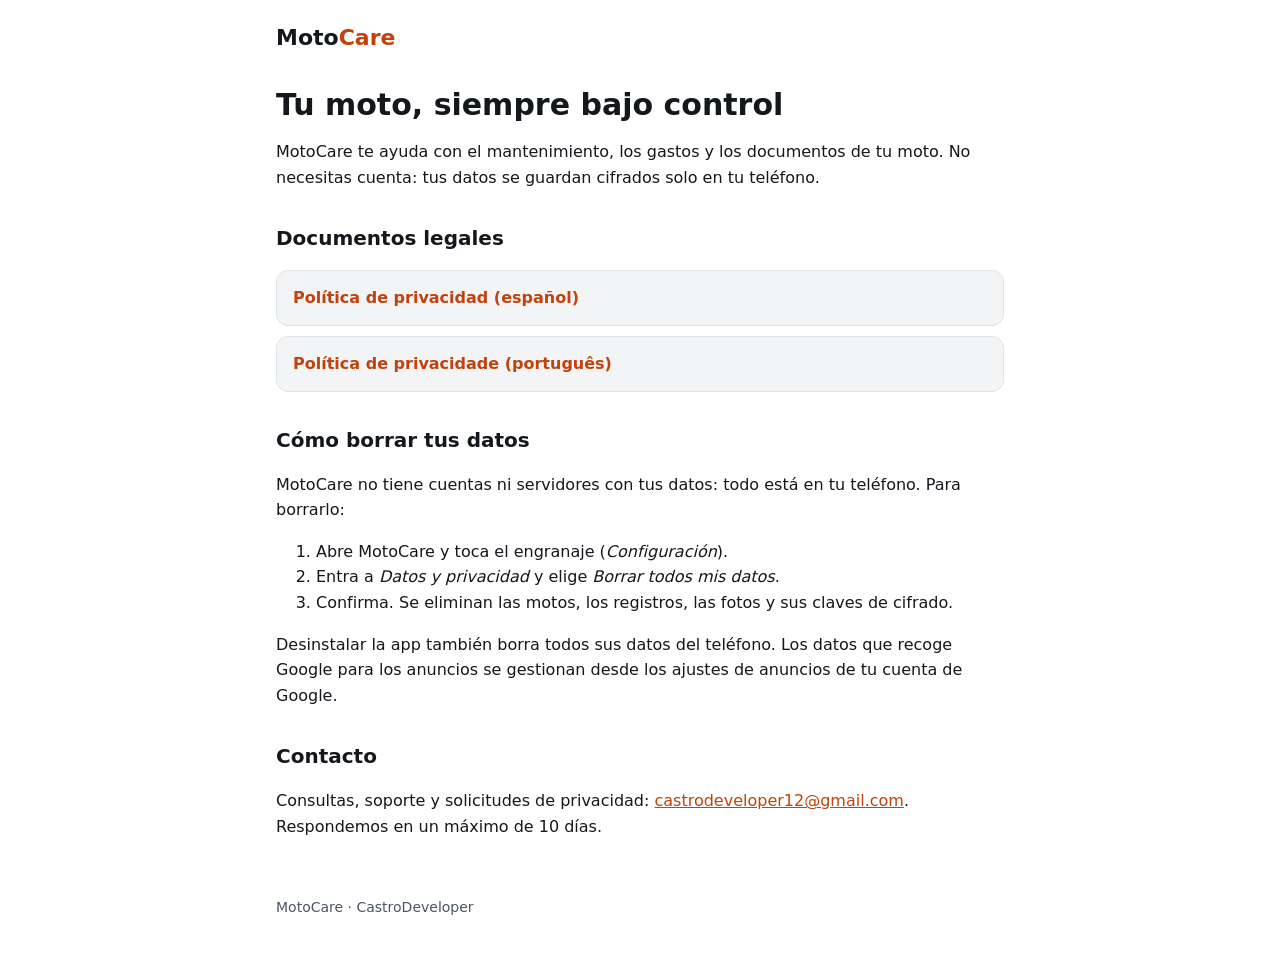
==== index.html @ d0c4e3cc "Política de privacidad y páginas públicas de MotoCare" ====
<!doctype html>
<html lang="es">
<head>
<meta charset="utf-8">
<meta name="viewport" content="width=device-width, initial-scale=1">
<title>MotoCare</title>
<meta name="description" content="MotoCare: mantenimiento, gastos y documentos de tu moto, sin cuenta y con tus datos solo en tu teléfono.">
<link rel="stylesheet" href="estilo.css">
</head>
<body>
<header class="cabecera">
  <a class="marca" href="./"><span>Moto</span><b>Care</b></a>
</header>
<main>
<h1>Tu moto, siempre bajo control</h1>
<p>MotoCare te ayuda con el mantenimiento, los gastos y los documentos de tu moto. No necesitas cuenta: tus datos se guardan cifrados solo en tu teléfono.</p>

<h2>Documentos legales</h2>
<ul class="enlaces">
  <li><a href="privacidad.html">Política de privacidad (español)</a></li>
  <li><a href="privacidade.html" lang="pt-BR">Política de privacidade (português)</a></li>
</ul>

<h2 id="borrar-datos">Cómo borrar tus datos</h2>
<p>MotoCare no tiene cuentas ni servidores con tus datos: todo está en tu teléfono. Para borrarlo:</p>
<ol>
  <li>Abre MotoCare y toca el engranaje (<em>Configuración</em>).</li>
  <li>Entra a <em>Datos y privacidad</em> y elige <em>Borrar todos mis datos</em>.</li>
  <li>Confirma. Se eliminan las motos, los registros, las fotos y sus claves de cifrado.</li>
</ol>
<p>Desinstalar la app también borra todos sus datos del teléfono. Los datos que recoge Google para los anuncios se gestionan desde los ajustes de anuncios de tu cuenta de Google.</p>

<h2>Contacto</h2>
<p>Consultas, soporte y solicitudes de privacidad: <a href="mailto:castrodeveloper12@gmail.com">castrodeveloper12@gmail.com</a>. Respondemos en un máximo de 10 días.</p>
</main>
<footer class="pie">MotoCare · CastroDeveloper</footer>
</body>
</html>
---- estilo.css ----
:root {
  --fondo: #ffffff;
  --superficie: #f3f4f6;
  --texto: #14171c;
  --suave: #4b5563;
  --borde: #dfe2e7;
  --primario: #c2410c;
  color-scheme: light dark;
}
@media (prefers-color-scheme: dark) {
  :root {
    --fondo: #101318;
    --superficie: #1a1f27;
    --texto: #eef0f3;
    --suave: #a9b1bd;
    --borde: #2b3341;
    --primario: #ff7838;
  }
}
* { box-sizing: border-box; }
body {
  margin: 0;
  background: var(--fondo);
  color: var(--texto);
  font: 16px/1.6 system-ui, -apple-system, "Segoe UI", Roboto, sans-serif;
}
a { color: var(--primario); }
.cabecera, main, .pie { max-width: 760px; margin: 0 auto; padding: 0 16px; }
.cabecera {
  display: flex; justify-content: space-between; align-items: center;
  padding-top: 20px; padding-bottom: 8px;
}
.marca { font-weight: 800; font-size: 22px; text-decoration: none; color: var(--texto); }
.marca b { color: var(--primario); }
h1 { font-size: 30px; line-height: 1.2; margin: 24px 0 4px; }
h2 { font-size: 20px; margin: 32px 0 8px; }
.meta { color: var(--suave); margin-top: 0; }
.resumen {
  background: var(--superficie); border: 1px solid var(--borde);
  border-radius: 16px; padding: 4px 20px 8px; margin: 24px 0;
}
.resumen h2 { margin-top: 16px; }
.tabla { overflow-x: auto; }
table { border-collapse: collapse; width: 100%; font-size: 14px; }
th, td { text-align: left; padding: 8px; border-bottom: 1px solid var(--borde); vertical-align: top; }
th { color: var(--suave); font-weight: 600; }
.enlaces { list-style: none; padding: 0; }
.enlaces li { margin: 10px 0; }
.enlaces a {
  display: block; padding: 14px 16px; border: 1px solid var(--borde);
  border-radius: 12px; background: var(--superficie); text-decoration: none; font-weight: 600;
}
.pie { color: var(--suave); font-size: 14px; padding-top: 40px; padding-bottom: 40px; }
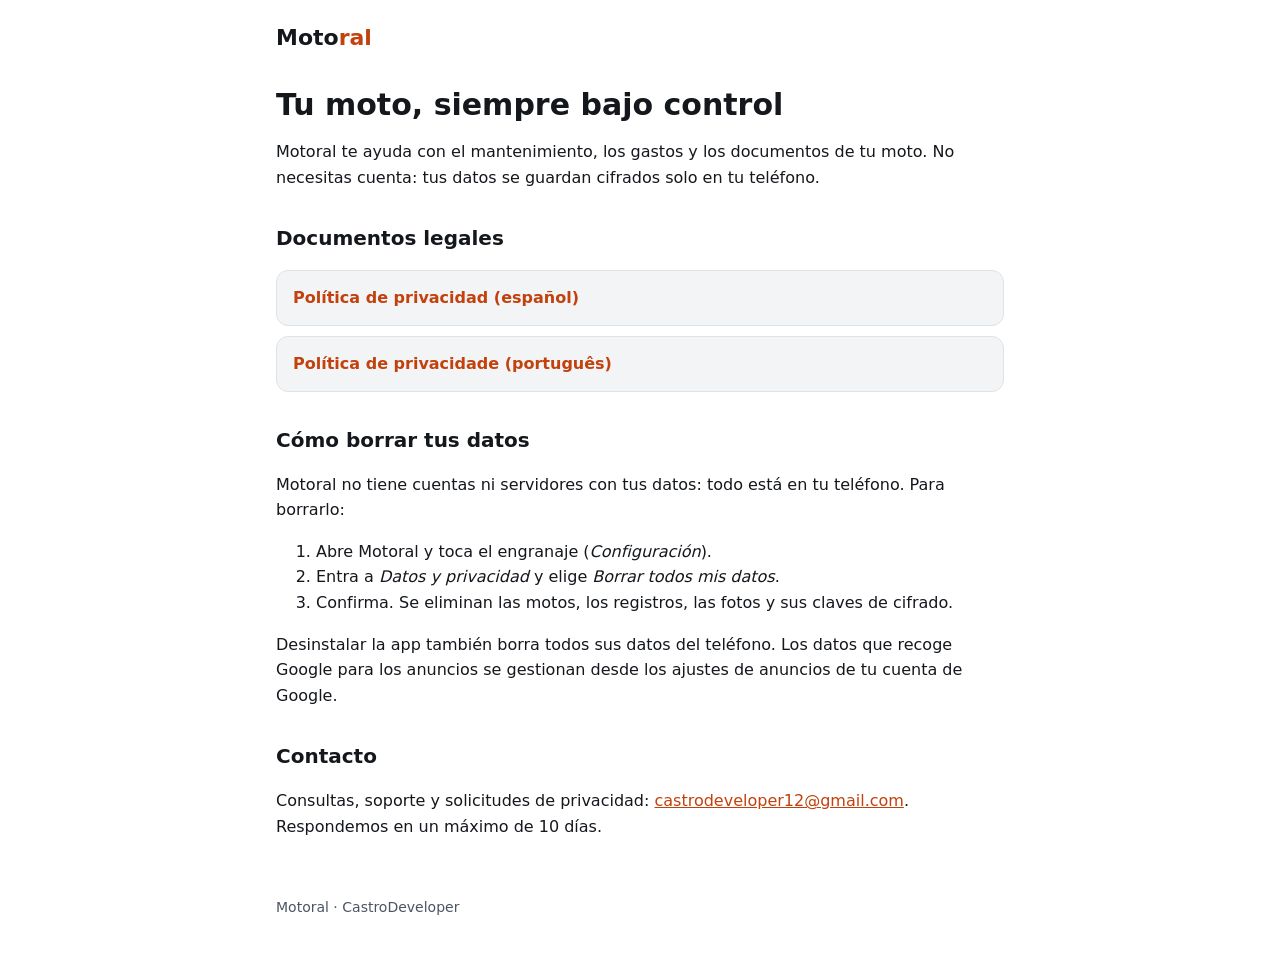
==== commit 612f9920: "Motoral: nuevo nombre de la app y fichas técnicas en la política Explica la descarga del paquete fir" ====
--- a/index.html
+++ b/index.html
@@ -3,17 +3,17 @@
 <head>
 <meta charset="utf-8">
 <meta name="viewport" content="width=device-width, initial-scale=1">
-<title>MotoCare</title>
-<meta name="description" content="MotoCare: mantenimiento, gastos y documentos de tu moto, sin cuenta y con tus datos solo en tu teléfono.">
+<title>Motoral</title>
+<meta name="description" content="Motoral: mantenimiento, gastos y documentos de tu moto, sin cuenta y con tus datos solo en tu teléfono.">
 <link rel="stylesheet" href="estilo.css">
 </head>
 <body>
 <header class="cabecera">
-  <a class="marca" href="./"><span>Moto</span><b>Care</b></a>
+  <a class="marca" href="./"><span>Moto</span><b>ral</b></a>
 </header>
 <main>
 <h1>Tu moto, siempre bajo control</h1>
-<p>MotoCare te ayuda con el mantenimiento, los gastos y los documentos de tu moto. No necesitas cuenta: tus datos se guardan cifrados solo en tu teléfono.</p>
+<p>Motoral te ayuda con el mantenimiento, los gastos y los documentos de tu moto. No necesitas cuenta: tus datos se guardan cifrados solo en tu teléfono.</p>
 
 <h2>Documentos legales</h2>
 <ul class="enlaces">
@@ -22,9 +22,9 @@
 </ul>
 
 <h2 id="borrar-datos">Cómo borrar tus datos</h2>
-<p>MotoCare no tiene cuentas ni servidores con tus datos: todo está en tu teléfono. Para borrarlo:</p>
+<p>Motoral no tiene cuentas ni servidores con tus datos: todo está en tu teléfono. Para borrarlo:</p>
 <ol>
-  <li>Abre MotoCare y toca el engranaje (<em>Configuración</em>).</li>
+  <li>Abre Motoral y toca el engranaje (<em>Configuración</em>).</li>
   <li>Entra a <em>Datos y privacidad</em> y elige <em>Borrar todos mis datos</em>.</li>
   <li>Confirma. Se eliminan las motos, los registros, las fotos y sus claves de cifrado.</li>
 </ol>
@@ -33,6 +33,6 @@
 <h2>Contacto</h2>
 <p>Consultas, soporte y solicitudes de privacidad: <a href="mailto:castrodeveloper12@gmail.com">castrodeveloper12@gmail.com</a>. Respondemos en un máximo de 10 días.</p>
 </main>
-<footer class="pie">MotoCare · CastroDeveloper</footer>
+<footer class="pie">Motoral · CastroDeveloper</footer>
 </body>
 </html>
